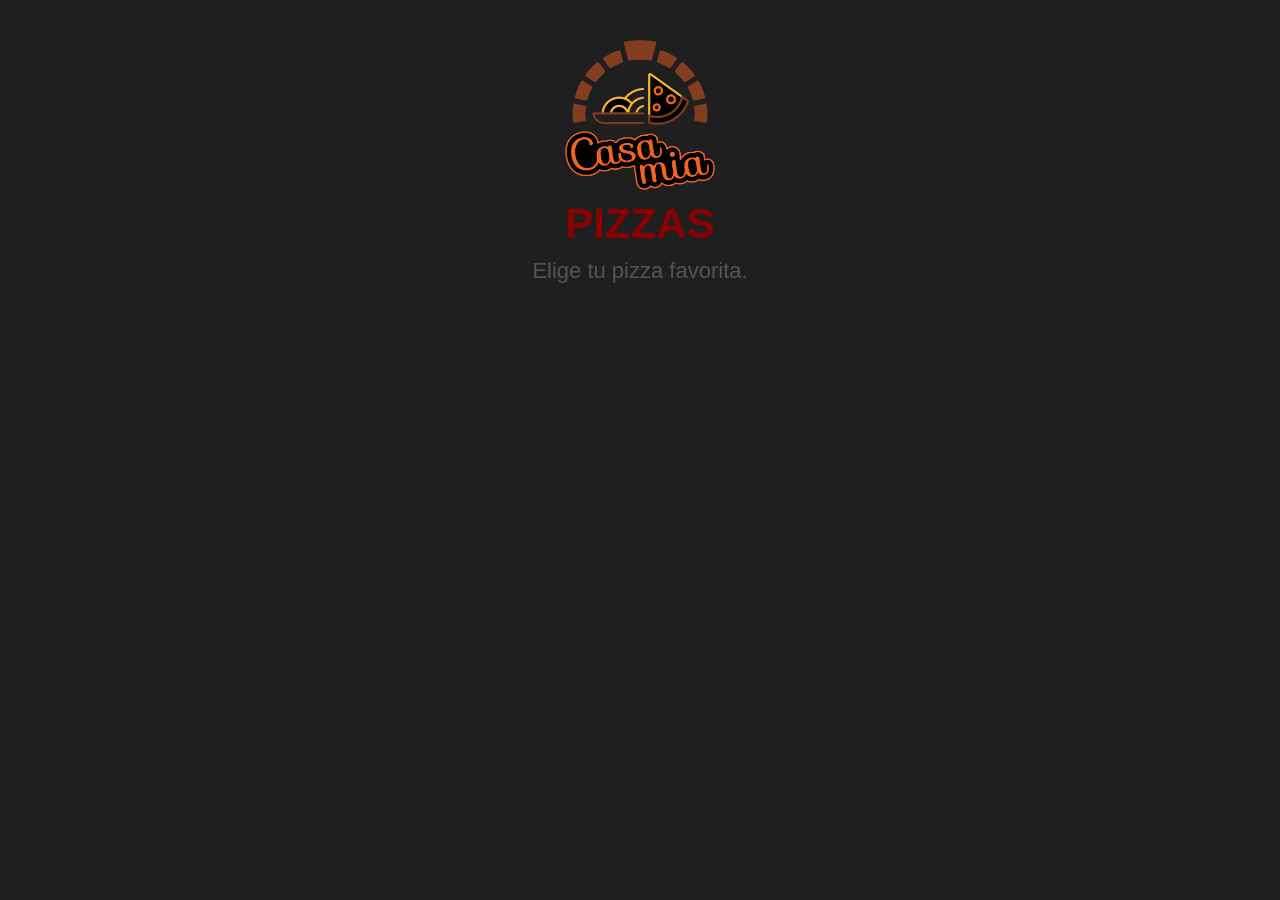
==== paginas/pizzas.html @ 7bef5935 "Version 0.3 - Estructura e imágenes del menú" ====
<!DOCTYPE html>
<html lang="es">

<head>

    <meta charset="UTF-8">
    <meta name="viewport" content="width=device-width, initial-scale=1.0">

    <title>Pizzas - Casa Mía</title>

    <link rel="stylesheet" href="../css/style.css">

</head>

<body>

    <div class="contenedor">

        <header>

            <img src="../imagenes/logo.png" class="logo" alt="Casa Mía">

            <h1>PIZZAS</h1>

            <p>Elige tu pizza favorita.</p>

        </header>

    </div>

    <script src="../js/script.js"></script>

</body>

</html>
---- css/style.css ----
*{
    margin:0;
    padding:0;
    box-sizing:border-box;
    font-family:Arial, Helvetica, sans-serif;
}

body{

    background:#1f1f1f;
    color:white;

}

.contenedor{

    width:100%;
    max-width:500px;
    margin:auto;
    padding:20px;

}

header{

    text-align:center;
    margin-bottom:30px;

}

.logo{
    width:150px;
    display:block;
    margin:20px auto 10px;
}

header h1{
    text-align:center;
    font-size:42px;
    color:#8B0000;
    margin:10px 0;
}

header p{
    text-align:center;
    font-size:22px;
    color:#555;
    margin-bottom:30px;
}

.tarjeta{

    position:relative;

    margin-bottom:25px;

    border-radius:20px;

    overflow:hidden;

    cursor:pointer;

    transition:.30s;

    box-shadow:0 10px 25px rgba(0,0,0,.40);

}

.tarjeta:hover{

    transform:scale(1.02);

}

.tarjeta img{

    width:100%;

    height:220px;

    object-fit:cover;

    display:block;

}

.titulo{

    position:absolute;

    left:0;

    bottom:0;

    width:100%;

    background:rgba(0,0,0,.60);

    color:white;

    text-align:center;

    padding:18px;

    font-size:28px;

    font-weight:bold;

    letter-spacing:2px;

}
.tarjeta{
    cursor:pointer;
    overflow:hidden;
    border-radius:18px;
    background:#ffffff;
    box-shadow:0 8px 20px rgba(0,0,0,.20);
    transition:.30s;
}

.tarjeta:hover{
    transform:translateY(-8px);
    box-shadow:0 15px 35px rgba(0,0,0,.30);
}

.tarjeta img{
    width:100%;
    height:220px;
    object-fit:cover;
    display:block;
}

.titulo{
    background:#b22222;
    color:white;
    font-size:22px;
    font-weight:bold;
    text-align:center;
    padding:15px;
}
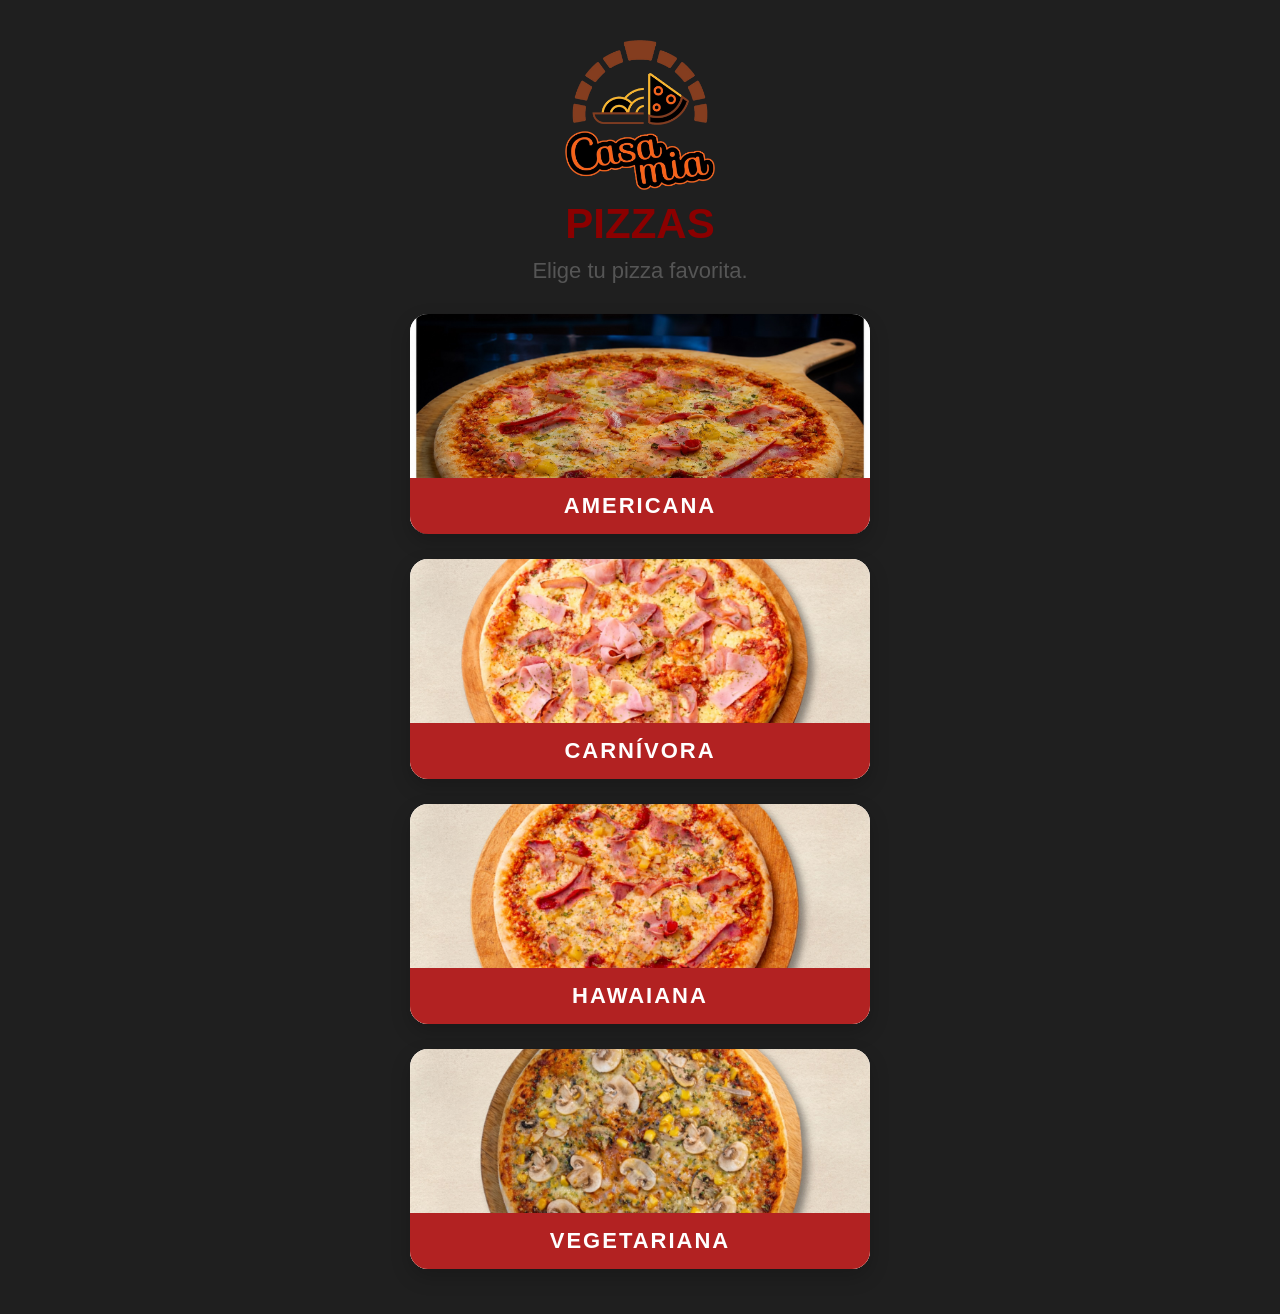
==== commit c7704e03: "Versión 0.3 - Estructura de datos de pizzas" ====
--- a/paginas/pizzas.html
+++ b/paginas/pizzas.html
@@ -17,6 +17,11 @@
     <div class="contenedor">
 
         <header>
+        <main>
+
+            <div id="listaPizzas"></div>
+
+        </main>
 
             <img src="../imagenes/logo.png" class="logo" alt="Casa Mía">
 
@@ -25,9 +30,32 @@
             <p>Elige tu pizza favorita.</p>
 
         </header>
+        
+    <div class="tarjeta">
+        <img src="../imagenes/pizzas/americana.jpg" alt="Pizza Americana">
+        <div class="titulo">AMERICANA</div>
+    </div>
+
+    <div class="tarjeta">
+        <img src="../imagenes/pizzas/carnivora.jpg" alt="Pizza Carnívora">
+        <div class="titulo">CARNÍVORA</div>
+    </div>
+
+    <div class="tarjeta">
+        <img src="../imagenes/pizzas/hawaiana.jpg" alt="Pizza Hawaiana">
+        <div class="titulo">HAWAIANA</div>
+    </div>
+
+    <div class="tarjeta">
+        <img src="../imagenes/pizzas/vegetariana.jpg" alt="Pizza Vegetariana">
+        <div class="titulo">VEGETARIANA</div>
+    </div>
+
+</section>
 
     </div>
 
+    <script src="../datos/pizzas.js"></script>
     <script src="../js/script.js"></script>
 
 </body>
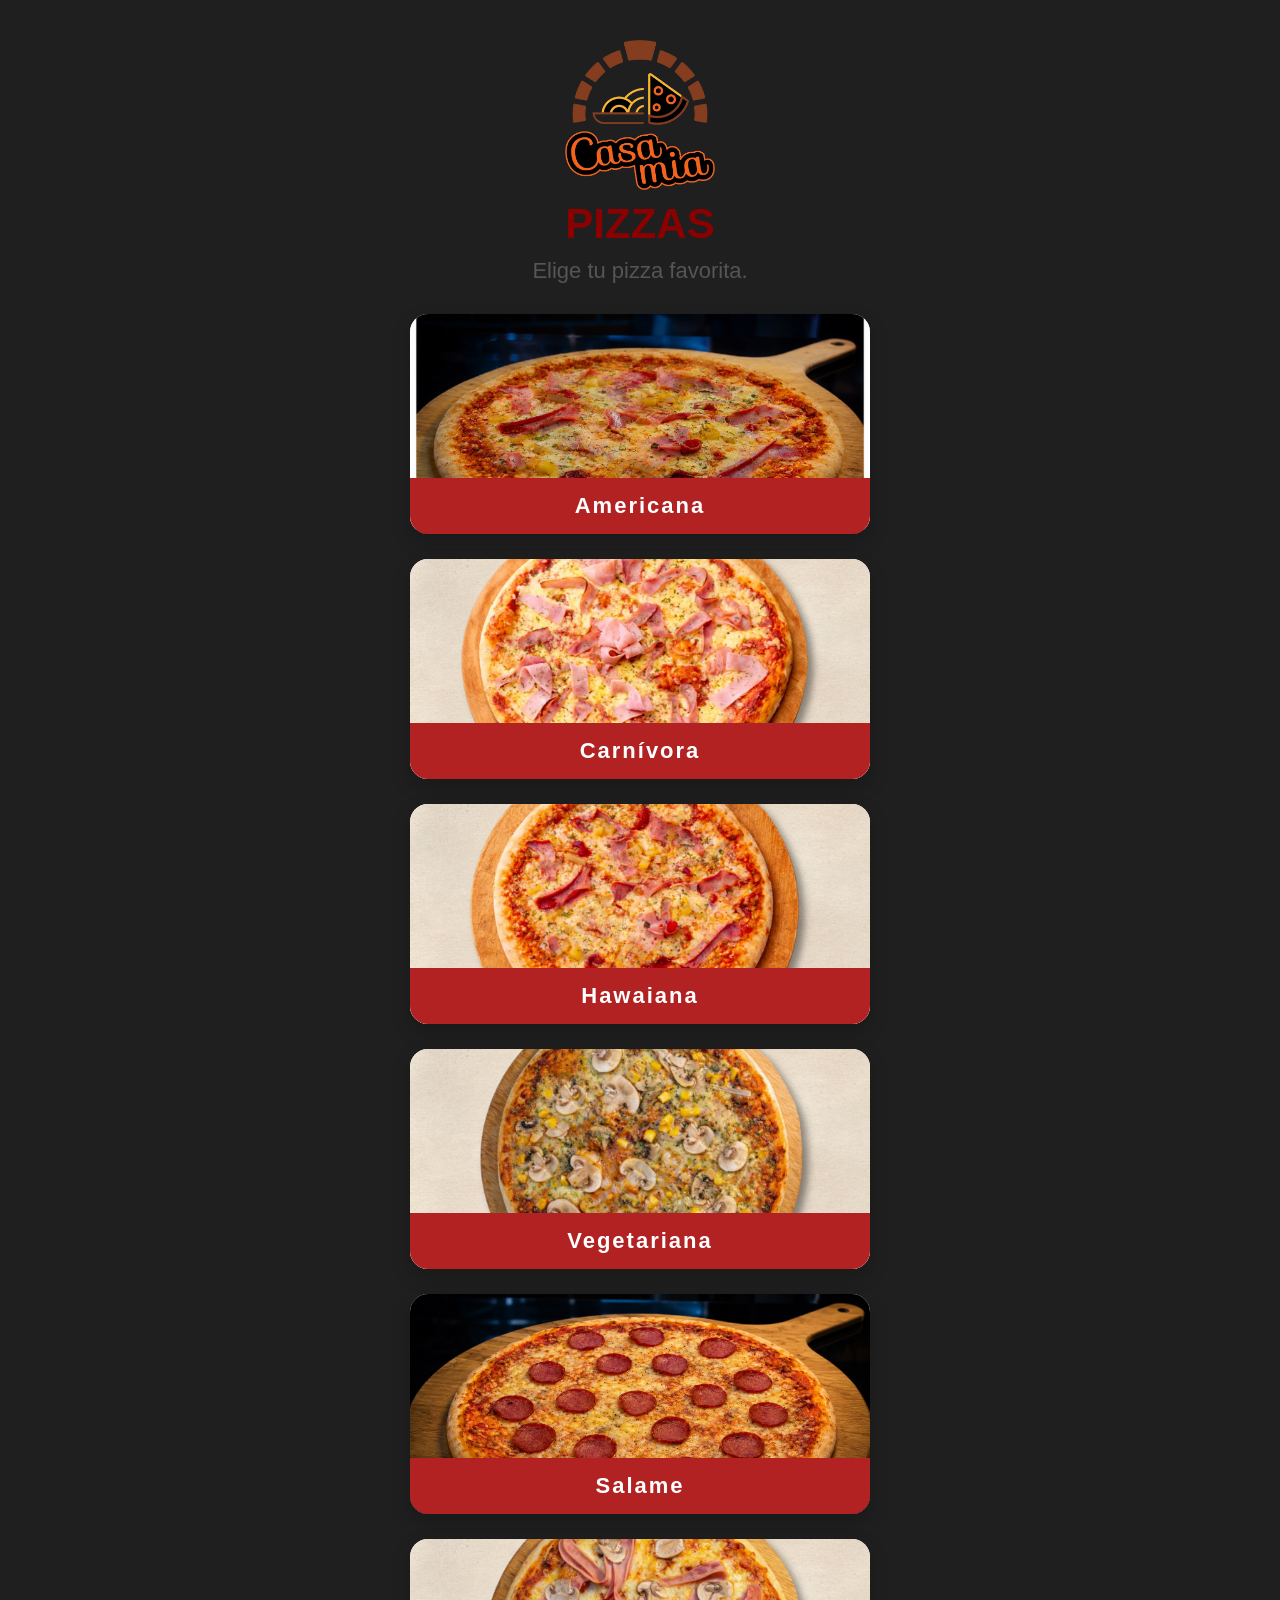
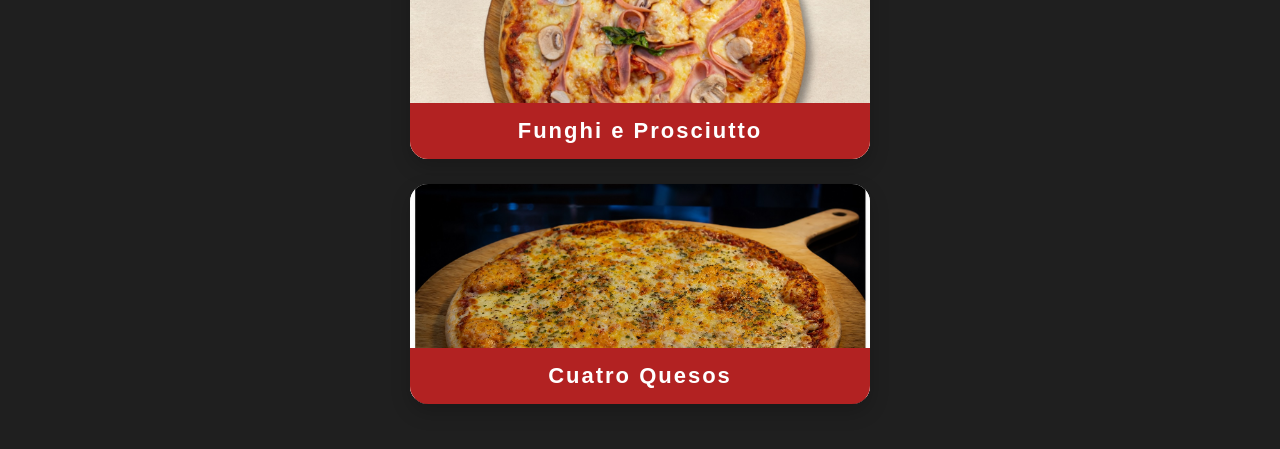
==== commit 1c3bf243: "Versión 0.4 - Menú de pizzas corregido" ====
--- a/paginas/pizzas.html
+++ b/paginas/pizzas.html
@@ -2,62 +2,37 @@
 <html lang="es">
 
 <head>
-
     <meta charset="UTF-8">
     <meta name="viewport" content="width=device-width, initial-scale=1.0">
-
     <title>Pizzas - Casa Mía</title>
 
     <link rel="stylesheet" href="../css/style.css">
-
 </head>
 
 <body>
 
-    <div class="contenedor">
+<div class="contenedor">
 
-        <header>
-        <main>
+    <header>
 
-            <div id="listaPizzas"></div>
+        <img src="../imagenes/logo.png" class="logo" alt="Casa Mía">
 
-        </main>
+        <h1>PIZZAS</h1>
 
-            <img src="../imagenes/logo.png" class="logo" alt="Casa Mía">
+        <p>Elige tu pizza favorita.</p>
 
-            <h1>PIZZAS</h1>
+    </header>
 
-            <p>Elige tu pizza favorita.</p>
+    <main>
 
-        </header>
-        
-    <div class="tarjeta">
-        <img src="../imagenes/pizzas/americana.jpg" alt="Pizza Americana">
-        <div class="titulo">AMERICANA</div>
-    </div>
+        <div id="listaPizzas"></div>
 
-    <div class="tarjeta">
-        <img src="../imagenes/pizzas/carnivora.jpg" alt="Pizza Carnívora">
-        <div class="titulo">CARNÍVORA</div>
-    </div>
+    </main>
 
-    <div class="tarjeta">
-        <img src="../imagenes/pizzas/hawaiana.jpg" alt="Pizza Hawaiana">
-        <div class="titulo">HAWAIANA</div>
-    </div>
+</div>
 
-    <div class="tarjeta">
-        <img src="../imagenes/pizzas/vegetariana.jpg" alt="Pizza Vegetariana">
-        <div class="titulo">VEGETARIANA</div>
-    </div>
-
-</section>
-
-    </div>
-
-    <script src="../datos/pizzas.js"></script>
-    <script src="../js/script.js"></script>
+<script src="../datos/pizzas.js"></script>
+<script src="../js/script.js"></script>
 
 </body>
-
 </html>
